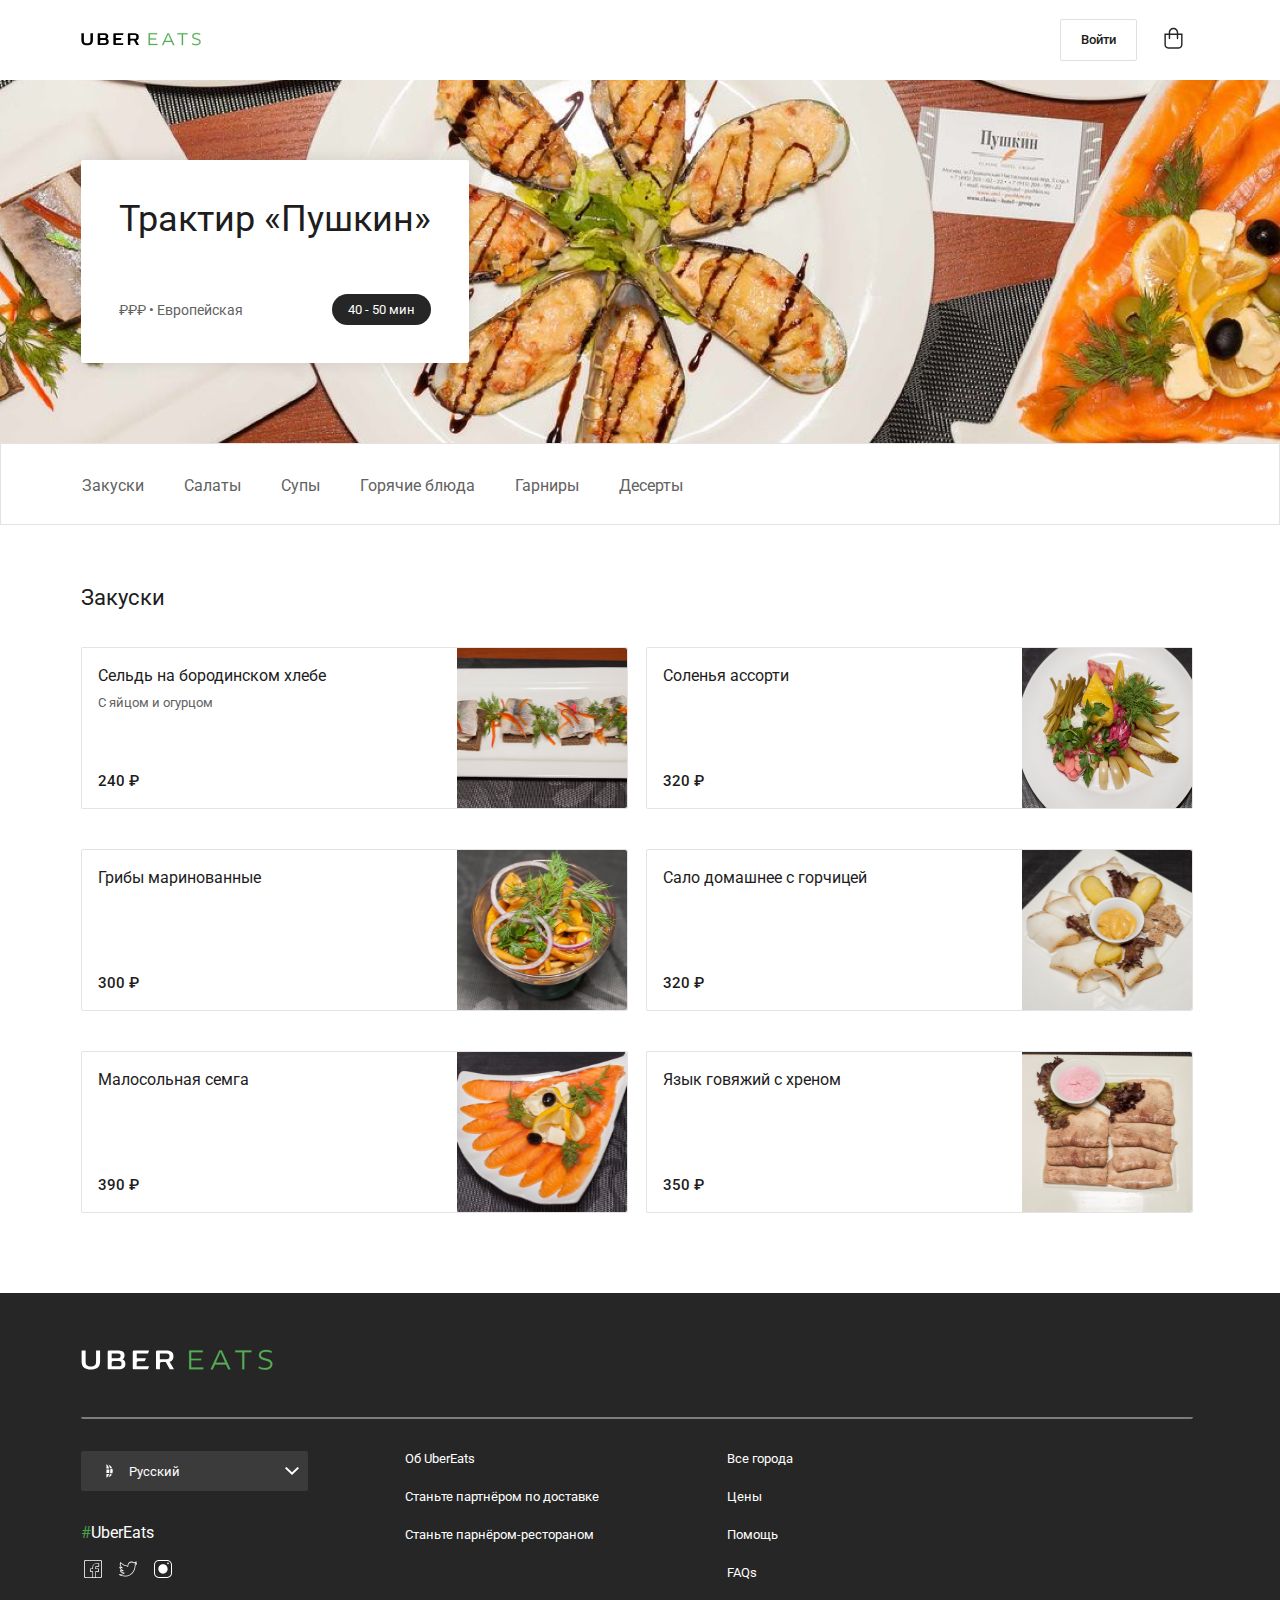
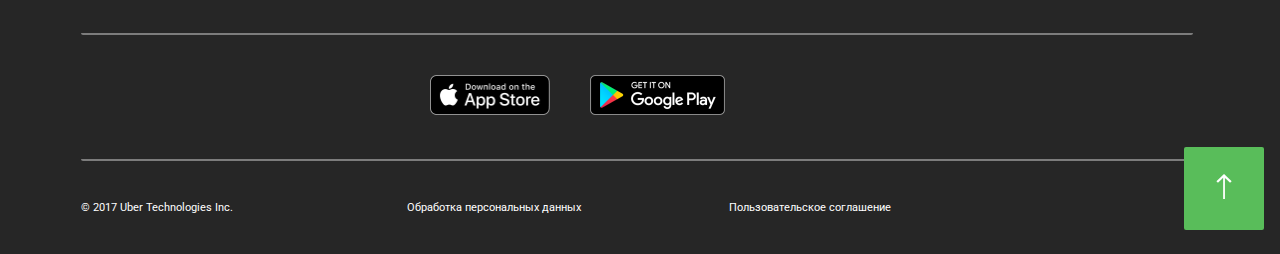
==== index2.html @ b576fbae "first commit" ====
<!doctype html>
<html lang="en">
  <head>
    <title>Uber</title>
    <!-- Required meta tags -->
    <meta charset="utf-8">
    <meta name="viewport" content="width=device-width, initial-scale=1">
    <!-- my style -->
    <link rel="stylesheet" href="css/style.css">
  </head>
<body>
  <header>
    <nav class="nav">
        <a href="index2.html" class="logo"><img src="font/logo.svg" alt="" class="uber"></a>
        <div class="button_end">
          <a href="#" class="entry">Войти</a>
          <a href="#" class="basket_link hidden"><img src="font/basket.svg" alt="" class="basket" style="width: 19px; height: 22px;"></a>
        </div>     
    </nav>
  </header>
  <main>
    <div class="pushkin">
      <div class="card_pushkin margin-left-md">
        <div class="card_inner">
          <h1 class="title">Трактир «Пушкин»</h1>
          <div class="description">
            <p class="kitchen">₽₽₽ • Европейская</p>
            <p class="clock">40 - 50 мин</p>
          </div>
        </div>      
      </div>
    </div>
    <div class="option">
      <div class="choose hidden">
        <ul class="choose_list margin-left-md">
          <li class="name">Закуски</li>
          <li class="name li-margin-left">Салаты</li>
          <li class="name li-margin-left">Супы</li>
          <li class="name li-margin-left">Горячие блюда</li>
          <li class="name li-margin-left">Гарниры</li>
          <li class="name li-margin-left">Десерты</li>
        </ul>
      </div>
      <h1 class="action-title margin-left-md">Закуски</h1>
      <div class="line"></div>
      <div class="container">
        <div class="menu_card">
          <div class="menu_desc">
            <h3 class="menu_title">Сельдь на бородинском хлебе</h3>
            <p class="menu_caption">С яйцом и огурцом</p>
            <p class="menu_price">240 ₽</p>
          </div>
          <img src="img/card/Capture (3).png" alt="" class="img">
        </div>
        <div class="menu_card second_card">
          <div class="menu_desc">
            <h3 class="menu_title">Соленья ассорти</h3>
            <p class="menu_caption"></p>
            <p class="menu_price">320 ₽</p>
          </div>
          <img src="img/card/Capture (3)-1.png" alt="" class="img">
        </div>
        <div class="menu_card card-margin-top">
          <div class="menu_desc">
            <h3 class="menu_title">Грибы маринованные</h3>
            <p class="menu_caption"></p>
            <p class="menu_price">300 ₽</p>
          </div>
          <img src="img/card/Capture (3)-2.png" alt="" class="img">
        </div>
        <div class="menu_card card-margin-top">
          <div class="menu_desc">
            <h3 class="menu_title">Сало домашнее с горчицей</h3>
            <p class="menu_caption"></p>
            <p class="menu_price">320 ₽</p>
          </div>
          <img src="img/card/Capture (3)-3.png" alt="" class="img">
        </div>
        <div class="menu_card card-margin-top">
          <div class="menu_desc">
            <h3 class="menu_title">Малосольная семга</h3>
            <p class="menu_caption"></p>
            <p class="menu_price">390 ₽</p>
          </div>
          <img src="img/card/Capture (3)-4.png" alt="" class="img">
        </div>
        <div class="menu_card card-margin-top">
          <div class="menu_desc">
            <h3 class="menu_title">Язык говяжий с хреном</h3>
            <p class="menu_caption"></p>
            <p class="menu_price">350 ₽</p>
          </div>
          <img src="img/card/Capture (3)-5.png" alt="" class="img">
        </div>
      </div>
    </div>
  </main>
  <footer class="footer-bg">
    <div class="container-footer">
      <div class="footer-logo"><img src="img/white-logo.svg" alt=""></div>
      <div class="footer-main">
        <div class="block-main-1">
          <div class="dropdown">
            <div class="dropbtn">
              <img src="img/btn-svg/world.svg" alt="" style="margin-left: 25px;">
              <p class="cur-lang">Русский</p>
              <img src="img/btn-svg/if_icon-ios7-arrow-back_211686.svg" alt="" style="margin-right: 9px;">
            </div>
            <div class="dropdown-content">
              <p class="language">English</p>
              <p class="language language-margin">Spanish</p>
              <p class="language language-margin">France</p>
            </div>
          </div>
          <div class="logo-social"><span class="span">#</span>UberEats</div>
          <div class="socials" style="display: flex;">
            <a href="#" ><img src="img/socials/facebook.svg" alt="" class="img-social"></a>
            <a href="#" class="social-margin-left"><img src="img/socials/twitter.svg" alt="" class="img-social"></a>
            <a href="#" class="social-margin-left"><img src="img/socials/instagram.svg" alt="" class="img-social"></a>
          </div>
        </div>
        <div class="block-main-2" style="display: flex; flex-direction: column;">
          <a href="#" class="link-main">Об UberEats</a>
          <a href="#" class="link-main link-main-margin">Станьте партнёром по доставке</a>
          <a href="#" class="link-main link-main-margin">Станьте парнёром-рестораном</a>
        </div>
        <div class="block-main-3" style="display: flex; flex-direction: column;">
          <a href="#" class="link-main">Все города</a>
          <a href="#" class="link-main link-main-margin">Цены</a>
          <a href="#" class="link-main link-main-margin">Помощь</a>
          <a href="#" class="link-main link-main-margin">FAQs</a>
        </div>
      </div>
      <div class="footer-download">
        <div class="img-download-link">
          <a href="" class="link-download-1"><img class="download-img-1" src="img/Download_on_the_App_Store_Badge_US-UK_RGB_blk_092917.png" alt="" width="120px" height="40px"></a>
          <a href="" class="link-download-2"><img class="download-img-2" src="img/en_badge_web_generic-cf6dad406f.png" alt="" width="135px" height="40px"></a>
        </div>
      </div>
      <div class="footer-end">
        <p href="" class="text-end">© 2017 Uber Technologies Inc.</p>
        <a href="" class="text-end text-end-margin-1">Обработка персональных данных</a>
        <a href="" class="text-end text-end-margin-2">Пользовательское соглашение</a>
      </div>
    </div>

    <!-- last block -->
    <a href="#" class="footer-link-btn"><img src="img/Shape.svg" alt="" class="footer-btn"></a>
  </footer>
</body>
</html>
---- css/style.css ----
@import url('https://fonts.googleapis.com/css2?family=Roboto:wght@400;500&display=swap');
*{
    font-family: 'Roboto', sans-serif;
    font-style: normal;
    margin: 0;
    padding: 0;
    /* border: 1px solid */
}
/* NAVIGATOR */
.nav{
    display: flex;
    align-items: center;
    justify-content: space-between;
    padding: 19px 97px 19px 81px;
    margin-left: auto;
    margin-right: auto;
    background: #FFFFFF;
    box-shadow: 0px 0px 16px rgba(38, 38, 38, 0.16);
}
.button_end{
    display: flex;
    align-items: center;
    justify-content: center;
}
.entry{
    text-decoration: none;
    padding: 8px 20px;
    border: 1px solid #E0E0E0;
    border-radius: 2px;
    color: #1D1D1D;
    font-weight: 500;
    font-size: 13px;
    line-height: 24px;
    transition: all .3s ease-in;
}
.basket_link{ margin-left: 27px; }
/* MAIN */
.pushkin{
    display: flex;
    background-image: url("../img/d42ea9bbf7aff297c2e1eb5e5f3b7fa6-w1080-87.png");
    background-size: cover;
    background-repeat: no-repeat;
}
.card_pushkin{
    background: #FFFFFF;
    box-shadow: 0px 0px 16px rgba(117, 117, 117, 0.2);
    border-radius: 2px;
    margin: 80px 0 80px 81px;
    display: flex;
    flex-direction: column;
}
.card_inner{ padding: 38px; }
.title{
    text-align: center;
    font-weight: 400;
    font-size: 36px;
    line-height: 42px;
    color: #1D1D1D;
}
.description{
    display: flex;
    align-items: center;
    justify-content: space-between;
    margin-top: 54px;
}
.kitchen{
    text-align: center;
    font-weight: 400;
    font-size: 14px;
    line-height: 16px;
    color: #626262;
}
.clock{
    padding: 8px 16px;
    background: #262626;
    border-radius: 16px;
    font-weight: 400;
    font-size: 13px;
    line-height: 15px;
    color: #FFFFFF;
}
.choose{
    background: #FFFFFF;
    border: 1px solid rgba(117, 117, 117, 0.2);
}
.choose_list{
    margin: 32px 0 29px 81px;
    padding-left: 0;
    display: flex;
    align-items: center;
    list-style-type: none;
}
.name{
    font-weight: 400;
    font-size: 16px;
    line-height: 19px;
    color: #626262;
}
.li-margin-left{ margin-left: 40px; }
.action-title{
    margin: 56px 0 0px 81px;
    font-weight: 400;
    font-size: 22px;
    line-height: 34px;
    color: #1D1D1D;
}
.container{
    display: flex;
    align-items: center;
    flex-wrap: wrap;
    justify-content: space-between;
    margin: 32px 87px 80px 81px;
}
.menu_card{
    width: 49%;
    display: flex;
    justify-content: space-between;
    border: 1px solid rgba(117, 117, 117, 0.2);
    border-radius: 2px;
}
.card-margin-top{ margin-top: 40px; }
.img{
    object-position: center;
    object-fit: cover;
    height: 160px;
    width: 170px;
}
.menu_desc{
    display: flex;
    flex-direction: column;
    justify-content: space-between;
    margin: 16px;
}
.menu_title{
    font-weight: 400;
    font-size: 16px;
    line-height: 24px;
    color: #1D1D1D;
}
.menu_caption{
    font-weight: 400;
    font-size: 13px;
    line-height: 21px;
    color: #626262;
    margin-top: 4px;
    margin-bottom: auto;
}
.menu_price{
    font-weight: 500;
    font-size: 15px;
    line-height: 21px;
    color: #1D1D1D;
}
/* FOOTER */
.footer-bg{ background: #262626; position: relative;}
.container-footer{ padding: 56px 87px 40px 81px; }
.footer-logo{
    padding-bottom: 43px;
    border-bottom: 2px solid rgba(255, 255, 255, 0.4);
    border-radius: 2px;
}
.footer-main{
    display: flex;
    margin-top: 32px;
    padding-bottom: 48px;
    border-bottom: 2px solid rgba(255, 255, 255, 0.4);
    border-radius: 2px;
}
.block-main-2{ margin-left: 97px; }
.block-main-3{ margin-left: 128px; }
.link-main-margin{ margin-top: 23px; }
.socials{ margin-top: 15px; }
.social-margin-left{ margin-left: 11px; }
.dropdown{ position: relative; cursor: pointer; }
.dropbtn{
    display: flex;
    align-items: center;
    justify-content: space-between;
    width: 227px;
    height: 40px;
    background: #3B3B3B;
    border-radius: 2px;
}
.cur-lang{
    font-style: normal;
    font-weight: 400;
    font-size: 13px;
    line-height: 15px;
    color: #FFFFFF;
    margin-right: auto;
    margin-left: 16px;
}
.dropdown-content{
    padding-top: 5px;
    padding-bottom: 12px;
    box-sizing: border-box;
    padding-left: 48px;
    width: 227px;
    position: absolute;
    display: none;
    background: #3B3B3B;
    border-radius: 2px;
}
.language{
    font-style: normal;
    font-weight: 400;
    font-size: 13px;
    line-height: 15px;
    color: #FFFFFF;
    cursor: pointer;
}
.language-margin{ margin-top:12px; }
.logo-social{
    margin-top: 32px;
    font-weight: 400;
    font-size: 16px;
    line-height: 19px;
    color: #FFFFFF;
}
.span{
    font-weight: 400;
    font-size: 16px;
    line-height: 19px;
    color: #49A144;
}
.link-main{
    text-decoration: none;
    font-weight: 400;
    font-size: 13px;
    line-height: 15px;
    color: #FFFFFF;
}
.footer-download{
    margin-top: 40px;
    padding-bottom: 40px;
    border-bottom: 2px solid rgba(255, 255, 255, 0.4);
    border-radius: 2px;
}
.img-download-link{
    display: flex;
    justify-content: center;
    align-items: center;
    max-width: 992px;
}
.link-download-1{ margin-right: 20px; }
.link-download-2{ margin-left: 20px; }
.footer-end{
    display: flex;
    margin-top: 40px;
}
.text-end{
    text-decoration: none;
    font-weight: 400;
    font-size: 11px;
    line-height: 13px;
    color: #FFFFFF;
}
.text-end-margin-1{ margin-left: 174px; }
.text-end-margin-2{ margin-left: 148px; }
.footer-link-btn{
    position: absolute;
    bottom: 24px;
    right: 16px;
    background: #59BD5A;
    border-radius: 2px;
} 
.footer-btn{ padding: 27px 32px; }

/* CSS FOR INDEX2.HTML */
#gsearch{
    width: 100%;
    border: none;
    border-bottom: 2px solid rgba(117, 117, 117, 0.2);
    border-radius: 2px;
}
@media screen and (max-width: 992px){
    .nav{ padding: 30px 18px 30px 8px}
    .pushkin{ background-image: url("../img/bg-md.png");}
    .margin-left-md{ margin-left: 8px; }
    .clock{
        font-size: 12px;
        line-height: 14px;
    }
    .choose_list{ margin-right: 8px; }
    .container{ margin: 32px 8px 48px 8px; }
    .card-margin-top, .second_card{ margin-top: 32px; }
    .img{ width: 200px; }
    .menu_card{ width: 100%; }
    .desc_menu{ margin-left: 24px; }
    .container-footer{ padding: 56px 8px 40px 8px; }
    .dropbtn{ width: 176px; height: 40px; }
    .dropdown-content{ width: 176px; }
    .block-main-2{ margin-left: 80px; }
    .block-main-3{ margin-left: 60px; }
    .text-end-margin-1{ margin-left: 106px; }
    .text-end-margin-2{ margin-left: 80px; }
}
@media screen and (max-width: 575px){
    .hidden{ display: none; }
    .nav{ padding: 30px 4px 30px 8px; }
    .pushkin{ 
        height: 256px;
        background-image: url("../img/bg-xs.png");
        align-items: center;
        justify-content: center;
    }
    .card_pushkin{ 
        width: 100%;
        margin: 220px 4px 0px 8px;
        align-items: center;
        justify-content: center;
    }
    .card_inner{ padding: 24px; }
    .title{
        font-size: 24px;
        line-height: 28px;
    }
    .description{ 
        justify-content: center;
        flex-direction: column;
        margin-top: 40px;
    }
    .clock{ margin-top: 16px; }
    .action-title{
        font-size: 22px;
        line-height: 34px;
        text-align: center;
        margin-top: 120px;
    }
    .line{
        margin: 12px auto 0 auto;
        height: 1px;
        width: 50px;
        background: #757575;
    }
    .container{ margin: 43px 8px 40px 8px; }
    .card-margin-top, .second_card{ margin-top: 16px; }
    .menu_card{
        border: none;
        border-bottom: 2px solid rgba(117, 117, 117, 0.2);
        border-radius: 2px;
    }
    .menu_desc{margin: 0 0 15px 0}
    .menu_title{ font-size: 14px;}
    .img{ width: 102px; height: 102px; }
    .footer-main{ flex-direction: column; }
    .dropbtn{ width: 173px; height: 40px; }
    .dropdown-content{ width: 173px; }
    .block-main-2{ margin-left: 0; margin-top: 43px; }
    .block-main-3{ margin-left: 0; margin-top: 23px; }
    .link-download-1{ margin-right: 13px; }
    .link-download-2{ margin-left: 13px; }
    .download-img-2{ width: 124px; height: 36px; }
    .footer-end{ flex-direction: column; }
    .text-end-margin-1, .text-end-margin-2{ margin-left: 0; margin-top: 24px; }
}
/* MetaClass-AFFECT */
.entry:hover{ background: #327430; color: white; border-radius: 30px; }
.name:hover{ color: #327430; cursor: pointer; }
.menu_card:hover{ background: #fbfbfb; cursor: pointer; }
.dropdown:hover .dropdown-content{ display:block; }
.link-main:hover{ color:#59BD5A; }
::placeholder{
    font-weight: 400;
    font-size: 16px;
    line-height: 24px;
    color: #626262;
    mix-blend-mode: normal;
    opacity: 0.5;
}
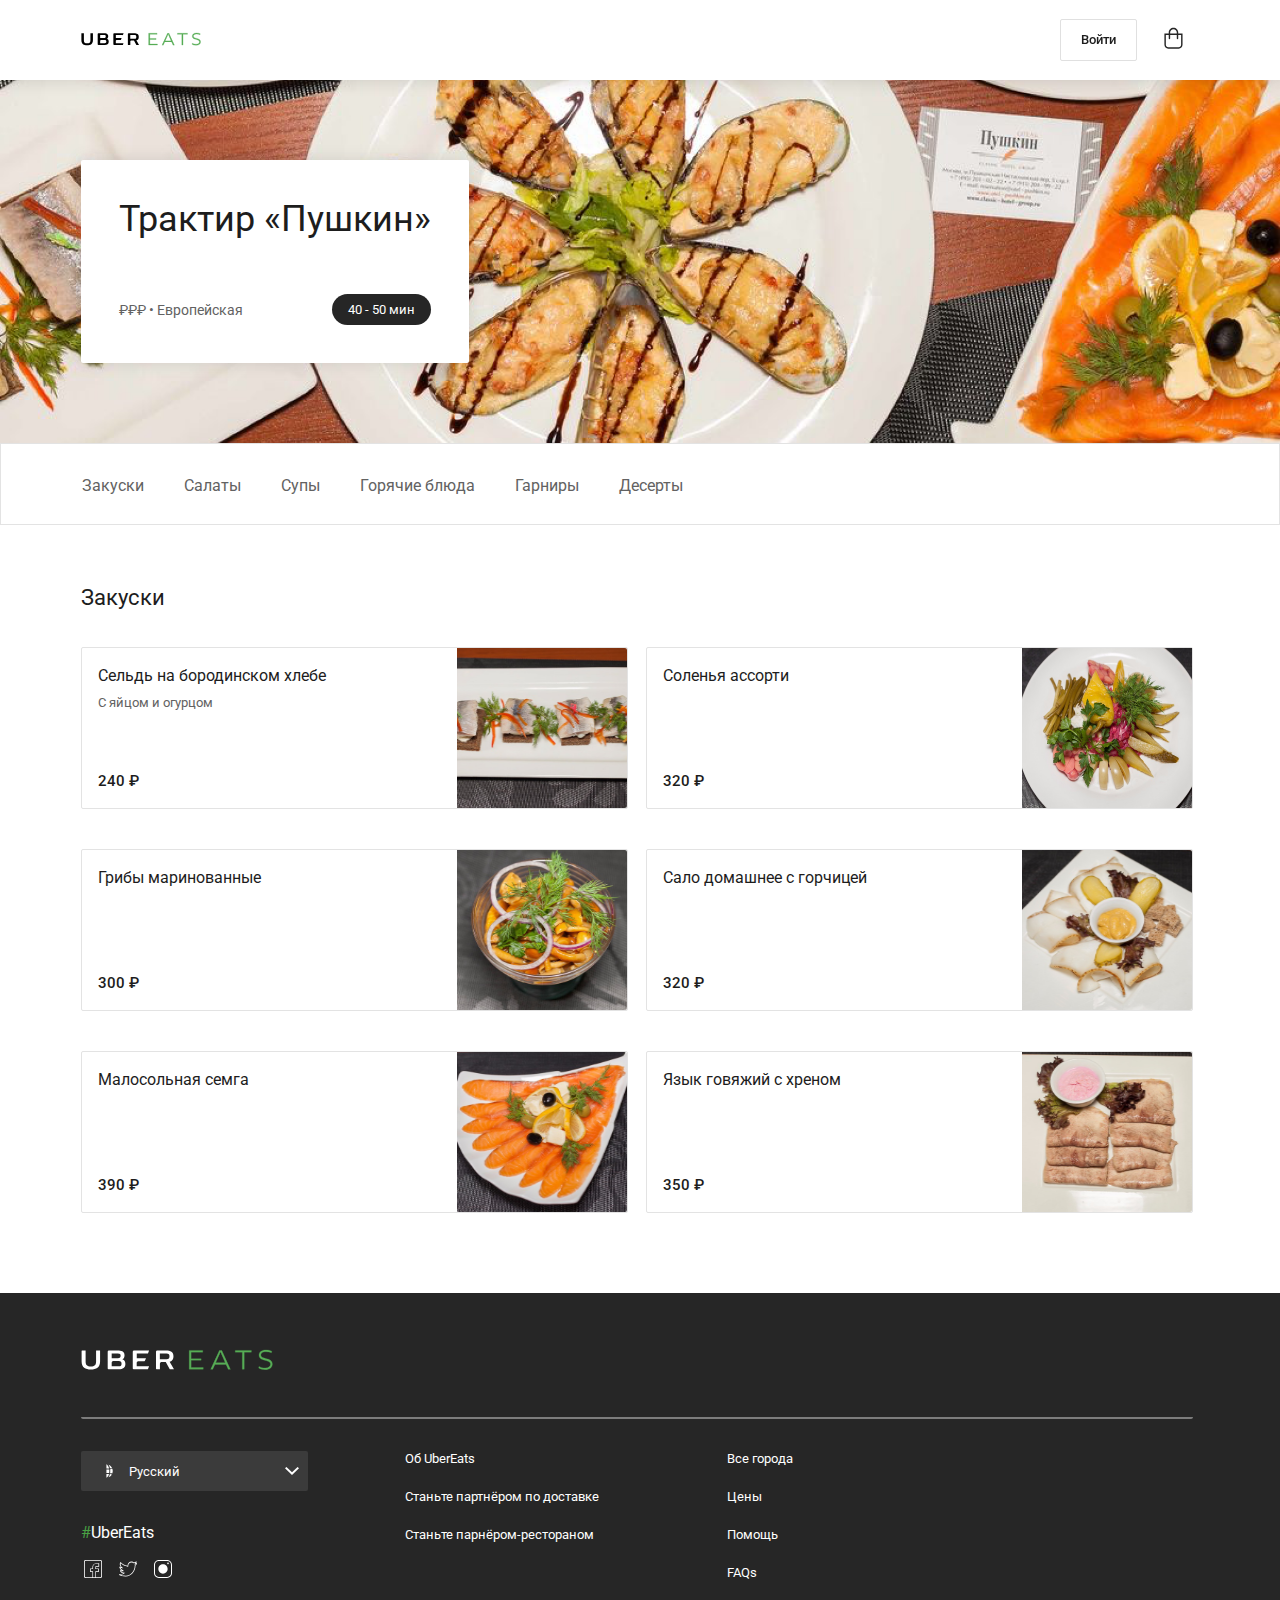
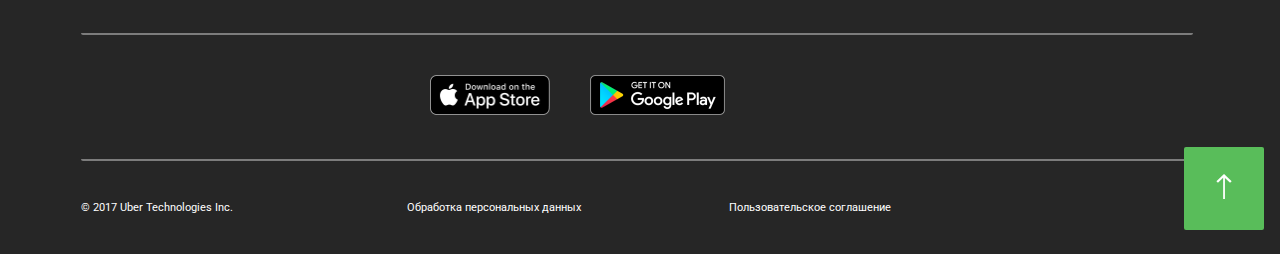
==== commit 1852d961: "second commit" ====
--- a/index2.html
+++ b/index2.html
@@ -9,7 +9,7 @@
     <link rel="stylesheet" href="css/style.css">
   </head>
 <body>
-  <header>
+  <header class="header">
     <nav class="nav">
         <a href="index2.html" class="logo"><img src="font/logo.svg" alt="" class="uber"></a>
         <div class="button_end">
--- a/css/style.css
+++ b/css/style.css
@@ -4,9 +4,14 @@
     font-style: normal;
     margin: 0;
     padding: 0;
-    /* border: 1px solid */
+    text-decoration: none;
+    /* border: 1px solid; */
 }
 /* NAVIGATOR */
+.header{
+    position: sticky;
+    top: 0;
+}
 .nav{
     display: flex;
     align-items: center;
@@ -34,7 +39,7 @@
     transition: all .3s ease-in;
 }
 .basket_link{ margin-left: 27px; }
-/* MAIN */
+/* CSS FOR INDEX2.HTML */
 .pushkin{
     display: flex;
     background-image: url("../img/d42ea9bbf7aff297c2e1eb5e5f3b7fa6-w1080-87.png");
@@ -266,12 +271,58 @@
 } 
 .footer-btn{ padding: 27px 32px; }
 
-/* CSS FOR INDEX2.HTML */
+/* CSS FOR INDEX.HTML */
 #gsearch{
     width: 100%;
     border: none;
     border-bottom: 2px solid rgba(117, 117, 117, 0.2);
     border-radius: 2px;
+}
+.borders{ margin: 56px 81px 80px 81px; }
+.restaurants-head{
+    margin-top: 56px;
+    color: #1D1D1D;
+    font-size: 22px;
+    line-height: 34px;
+}
+.container-card-restaurant{
+    display: flex;
+    justify-content: space-between;
+    flex-wrap: wrap;
+}
+.card-restaurant{
+    cursor: pointer;
+    margin-top: 16px;
+    width: 32%;
+    transition: all 0.2s ease-in;
+}
+.img-restaurant{
+    max-width: 100%;
+    max-height: 100%;
+    object-position: center;
+    object-fit: cover;
+}
+.title-restaurant{
+    margin-top: 16px;
+    color: #1D1D1D;
+    font-size: 16px;
+    font-family: Roboto;
+    line-height: 24px;
+}
+.name-food{
+    margin-top: 4px;
+    color: #626262;
+    font-size: 14px;
+    font-family: Roboto;
+    line-height: 21px;
+}
+.clock-time{
+    margin-top: 4px;
+    margin-bottom: 20px;
+    color: #1D1D1D;
+    font-size: 13px;
+    font-family: Roboto;
+    line-height: 21px;
 }
 @media screen and (max-width: 992px){
     .nav{ padding: 30px 18px 30px 8px}
@@ -294,6 +345,8 @@
     .block-main-3{ margin-left: 60px; }
     .text-end-margin-1{ margin-left: 106px; }
     .text-end-margin-2{ margin-left: 80px; }
+    .borders{ margin: 57px 4px 48px 8px; }
+    .card-restaurant{ width: 49%; }
 }
 @media screen and (max-width: 575px){
     .hidden{ display: none; }
@@ -353,6 +406,8 @@
     .download-img-2{ width: 124px; height: 36px; }
     .footer-end{ flex-direction: column; }
     .text-end-margin-1, .text-end-margin-2{ margin-left: 0; margin-top: 24px; }
+    .card-restaurant{ margin-top: 12px; width: 100%; }
+    .card-unique{ margin-top: 14px; }
 }
 /* MetaClass-AFFECT */
 .entry:hover{ background: #327430; color: white; border-radius: 30px; }
@@ -360,11 +415,11 @@
 .menu_card:hover{ background: #fbfbfb; cursor: pointer; }
 .dropdown:hover .dropdown-content{ display:block; }
 .link-main:hover{ color:#59BD5A; }
-::placeholder{
+#gsearch::placeholder{
     font-weight: 400;
     font-size: 16px;
     line-height: 24px;
-    color: #626262;
+    color: rgba(91, 91, 91, .5);
     mix-blend-mode: normal;
-    opacity: 0.5;
-}+}
+.card-restaurant:hover{ background: rgba(209, 209, 209, .3);}